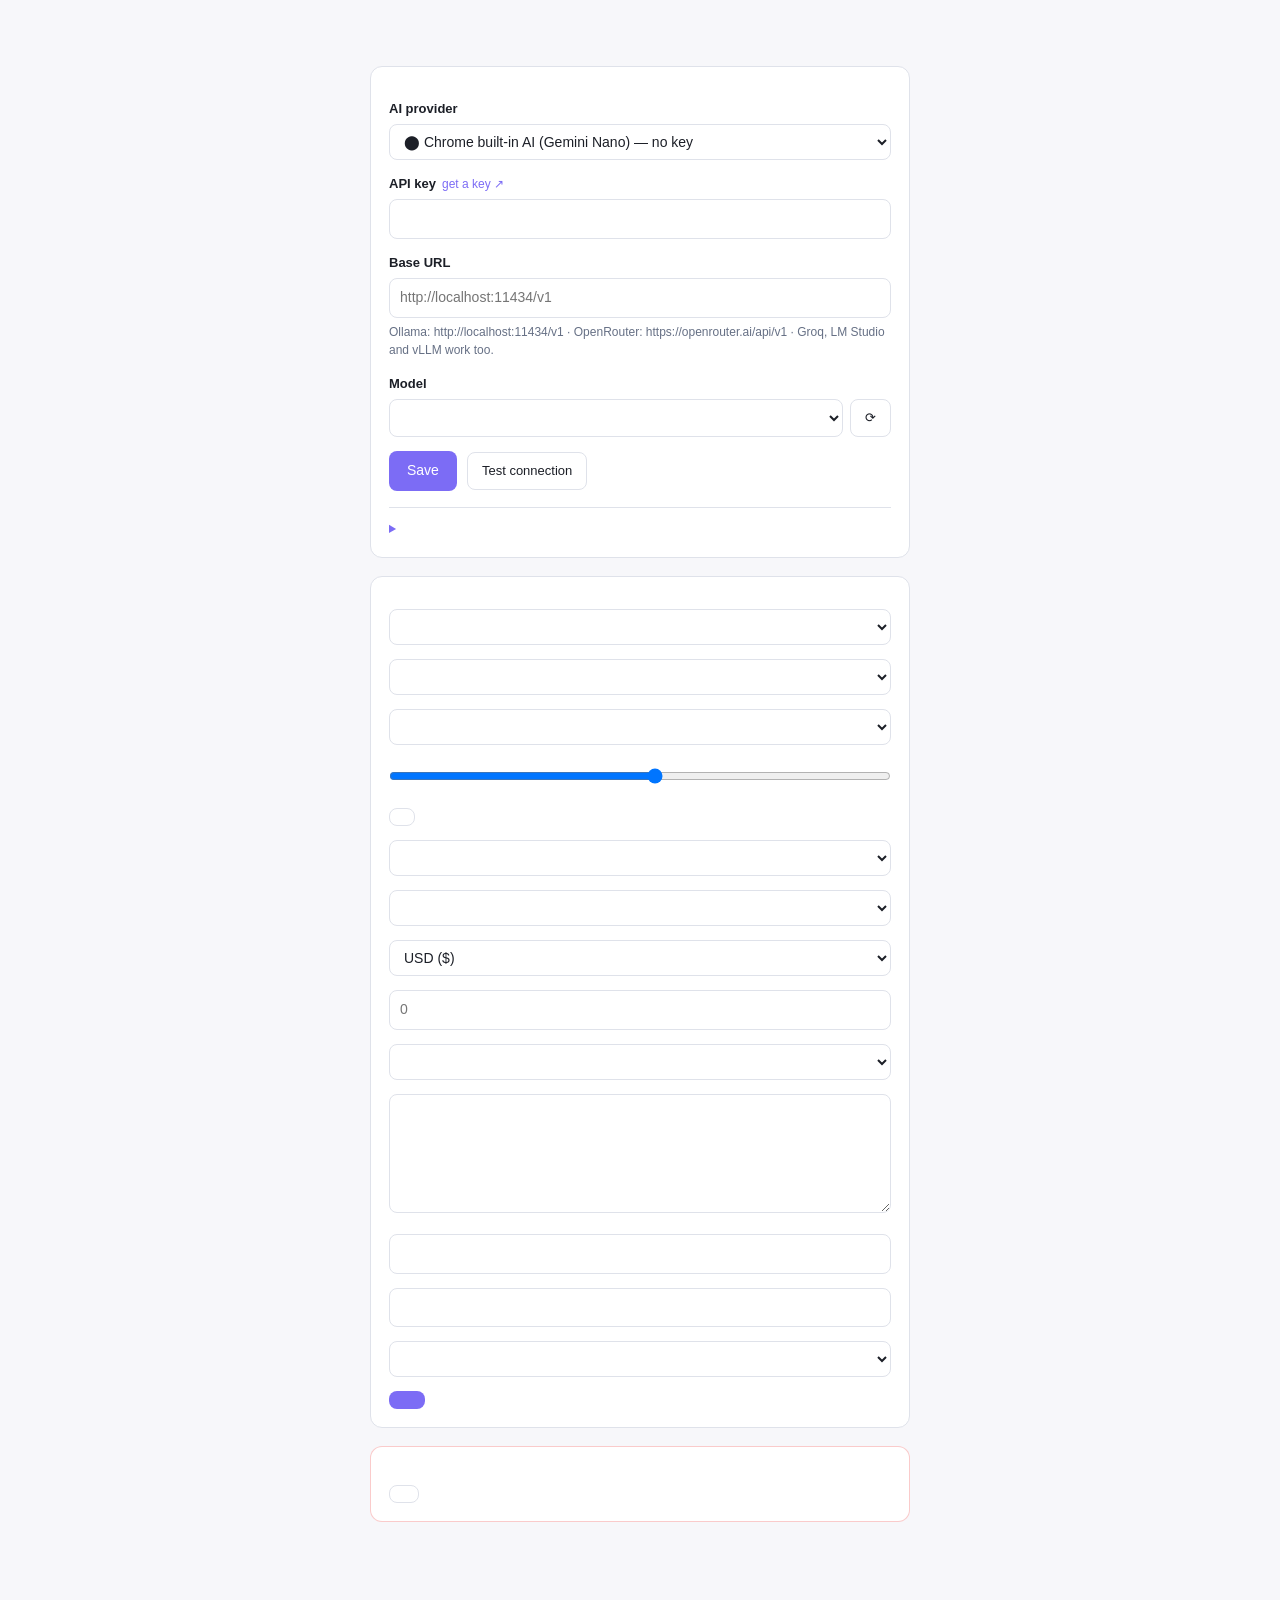
==== options/options.html @ 883af50e "v1" ====
<!DOCTYPE html>
<html lang="en">
<head>
  <meta charset="utf-8" />
  <title>OpenAgent Settings</title>
  <link rel="stylesheet" href="options.css" />
</head>
<body>
  <main>
    <header class="dash-head">
      <div class="dash-brand">
        <span class="logo" data-icon="sparkle" data-icon-size="22"></span>
        <div>
          <h1 data-i18n="options.title"></h1>
          <p class="subtitle" data-i18n="options.subtitle"></p>
        </div>
      </div>
    </header>

    <section>
      <h2><span data-icon="sliders" data-icon-size="16"></span><span data-i18n="setup.provider"></span></h2>
      <div id="setup-form"></div>
      <details class="subscription-note">
        <summary data-i18n="setup.subscriptionQ"></summary>
        <p>Anthropic subscriptions authenticate claude.ai and Claude Code only. Third-party apps — including this one — must use an <strong>API key</strong> from the Anthropic Console, which is billed separately from a Pro/Max plan. There is no supported way for an extension to spend a subscription, and any tool that claims to do so is reusing your browser session credentials in a way that risks your account.</p>
        <p>Cheapest ways to run this extension: <strong>Gemini 2.5 Flash</strong> (generous free tier), or <strong>Ollama</strong> running locally for free — pick "OpenAI-compatible" with base URL <code>http://localhost:11434/v1</code>.</p>
      </details>
    </section>

    <section>
      <h2><span data-icon="gauge" data-icon-size="16"></span><span data-i18n="options.behavior"></span></h2>

      <div class="field">
        <label for="language" data-i18n="options.language"></label>
        <select id="language"></select>
        <p class="hint" data-i18n="options.languageHint"></p>
      </div>

      <div class="field">
        <label for="speakAnswers" data-i18n="options.voice"></label>
        <select id="speakAnswers">
          <option value="off" data-i18n="options.voiceOff"></option>
          <option value="on" data-i18n="options.voiceOn"></option>
        </select>
        <p class="hint" data-i18n="options.voiceHint"></p>
      </div>

      <div class="field">
        <label for="voiceUri" data-i18n="options.voicePick"></label>
        <select id="voiceUri"></select>
      </div>

      <div class="field">
        <label for="voiceRate" data-i18n="options.voiceRate"></label>
        <input type="range" id="voiceRate" min="0.5" max="2" step="0.1" />
        <button id="voice-preview" class="ghost" data-icon="volumeOn" data-i18n-title="options.voicePreview"></button>
      </div>

      <div class="field">
        <label for="planMode" data-i18n="options.planMode"></label>
        <select id="planMode">
          <option value="auto" data-i18n="options.planAuto"></option>
          <option value="on" data-i18n="options.planOn"></option>
          <option value="off" data-i18n="options.planOff"></option>
        </select>
        <p class="hint" data-i18n="options.planHint"></p>
      </div>

      <div class="field">
        <label for="streaming" data-i18n="options.streaming"></label>
        <select id="streaming">
          <option value="on" data-i18n="options.streamingOn"></option>
          <option value="off" data-i18n="options.streamingOff"></option>
        </select>
        <p class="hint" data-i18n="options.streamingHint"></p>
      </div>

      <div class="field">
        <label for="currency" data-i18n="options.currency"></label>
        <select id="currency">
          <option value="USD">USD ($)</option>
          <option value="SAR">SAR (ريال)</option>
        </select>
      </div>

      <div class="field">
        <label for="budgetUsd" data-i18n="options.budget"></label>
        <input type="number" id="budgetUsd" min="0" step="0.05" placeholder="0" />
        <p class="hint" data-i18n="options.budgetHint"></p>
      </div>

      <div class="field">
        <label for="cdpMode" data-i18n="options.cdp"></label>
        <select id="cdpMode">
          <option value="auto" data-i18n="options.cdpAuto"></option>
          <option value="on" data-i18n="options.cdpOn"></option>
          <option value="off" data-i18n="options.cdpOff"></option>
        </select>
        <p class="hint" data-i18n="options.cdpHint"></p>
      </div>

      <div class="field">
        <label for="customInstructions" data-i18n="options.customInstructions"></label>
        <textarea id="customInstructions" rows="5" data-i18n-placeholder="options.customInstructionsPlaceholder"></textarea>
        <p class="hint" data-i18n="options.customInstructionsHint"></p>
      </div>

      <div class="field">
        <label for="maxSteps" data-i18n="options.maxSteps"></label>
        <input type="number" id="maxSteps" min="5" max="100" step="5" />
        <p class="hint" data-i18n="options.maxStepsHint"></p>
      </div>

      <div class="field">
        <label for="keepScreenshots" data-i18n="options.keepScreenshots"></label>
        <input type="number" id="keepScreenshots" min="0" max="6" />
        <p class="hint" data-i18n="options.keepScreenshotsHint"></p>
      </div>

      <div class="field">
        <label for="approvalMode" data-i18n="options.approval"></label>
        <select id="approvalMode">
          <option value="auto" data-i18n="options.approvalAuto"></option>
          <option value="ask" data-i18n="options.approvalAsk"></option>
        </select>
      </div>

      <div class="setup-actions">
        <button id="save-behavior" class="primary" data-i18n="options.saveBehavior"></button>
        <span id="behavior-status" class="setup-status"></span>
      </div>
    </section>

    <section class="danger-zone">
      <h2><span data-icon="trash" data-icon-size="16"></span><span data-i18n="options.data"></span></h2>
      <p class="hint" data-i18n="options.dataHint"></p>
      <button id="clear-all" class="ghost" data-i18n="options.eraseAll"></button>
      <span id="clear-status" class="setup-status"></span>
    </section>
  </main>
  <script type="module" src="options.js"></script>
</body>
</html>
---- options/options.css ----
:root {
  --bg: #0f1115;
  --bg-raised: #171a21;
  --bg-input: #1d212a;
  --border: #2a2f3a;
  --text: #e8eaf0;
  --text-dim: #9aa1b0;
  --accent: #7c6cf5;
  --ok: #34c98e;
  --err: #f06a6a;
}

@media (prefers-color-scheme: light) {
  :root {
    --bg: #f7f7fa;
    --bg-raised: #ffffff;
    --bg-input: #ffffff;
    --border: #dfe2ea;
    --text: #1c1f27;
    --text-dim: #667085;
  }
}

* { box-sizing: border-box; margin: 0; }

body {
  font-family: -apple-system, BlinkMacSystemFont, "Segoe UI", Roboto, sans-serif;
  background: var(--bg);
  color: var(--text);
  font-size: 14px;
  line-height: 1.55;
}

main { max-width: 580px; margin: 0 auto; padding: 36px 20px 70px; }

h1 { font-size: 20px; margin-bottom: 6px; }
.logo { color: var(--accent); }
.subtitle { color: var(--text-dim); font-size: 13px; margin-bottom: 24px; }

section {
  background: var(--bg-raised);
  border: 1px solid var(--border);
  border-radius: 12px;
  padding: 18px;
  margin-bottom: 18px;
}
section.danger-zone { border-color: rgba(240, 106, 106, 0.35); }

h2 { font-size: 15px; margin-bottom: 14px; }

/* shared with the panel's setup form (ui/setup.js builds these) */
.field { margin-bottom: 14px; }
.field label { display: block; font-weight: 550; font-size: 13px; margin-bottom: 5px; }
.field.optional label::after { content: ' (optional)'; color: var(--text-dim); font-weight: 400; }
.key-link { color: var(--accent); font-weight: 400; font-size: 12px; margin-left: 6px; text-decoration: none; }

input, select, textarea {
  width: 100%;
  background: var(--bg-input);
  border: 1px solid var(--border);
  border-radius: 8px;
  color: var(--text);
  padding: 8px 10px;
  font: inherit;
}
input:focus, select:focus, textarea:focus { outline: none; border-color: var(--accent); }
textarea { resize: vertical; line-height: 1.45; }

.model-row { display: flex; gap: 7px; }
.model-row select { flex: 1; min-width: 0; }
.model-row button { flex-shrink: 0; padding: 8px 12px; }

.hint { color: var(--text-dim); font-size: 12px; margin-top: 5px; }
.hint:empty { display: none; }
code { background: var(--bg-input); padding: 1px 5px; border-radius: 4px; font-size: 12px; }

.setup-actions { display: flex; align-items: center; gap: 10px; flex-wrap: wrap; margin-top: 8px; }
.setup-status { font-size: 12.5px; color: var(--text-dim); }
.setup-status.ok { color: var(--ok); }
.setup-status.err { color: var(--err); }

button {
  border: none;
  border-radius: 8px;
  cursor: pointer;
  font: inherit;
  padding: 9px 18px;
  color: #fff;
}
button.primary { background: var(--accent); }
button.ghost { background: none; border: 1px solid var(--border); color: var(--text); padding: 8px 14px; font-size: 13px; }
button:hover:not(:disabled) { filter: brightness(1.1); }
button.ghost:hover { border-color: var(--err); color: var(--err); filter: none; }
button:disabled { opacity: 0.45; cursor: default; }

.subscription-note { margin-top: 16px; border-top: 1px solid var(--border); padding-top: 12px; font-size: 12.5px; color: var(--text-dim); }
.subscription-note summary { cursor: pointer; color: var(--accent); }
.subscription-note p { margin-top: 8px; }

.hidden { display: none !important; }

/* ------------------------------------------------------------------- RTL */
[dir="rtl"] code,
[dir="rtl"] pre { direction: ltr; display: inline-block; text-align: left; }
[dir="rtl"] .hint { text-align: start; }

/* --------------------------------------------------------------- dashboard */
.icon { display: block; flex-shrink: 0; }
.dash-head { margin-bottom: 26px; }
.dash-brand { display: flex; gap: 13px; align-items: flex-start; }
.dash-brand .logo { color: var(--accent); margin-top: 3px; }
.dash-brand h1 { margin-bottom: 4px; }
.dash-brand .subtitle { margin-bottom: 0; }
h2 { display: flex; align-items: center; gap: 8px; }
h2 [data-icon] { color: var(--accent); display: flex; }
#voice-preview { display: inline-flex; align-items: center; justify-content: center; padding: 8px 12px; margin-top: 8px; }
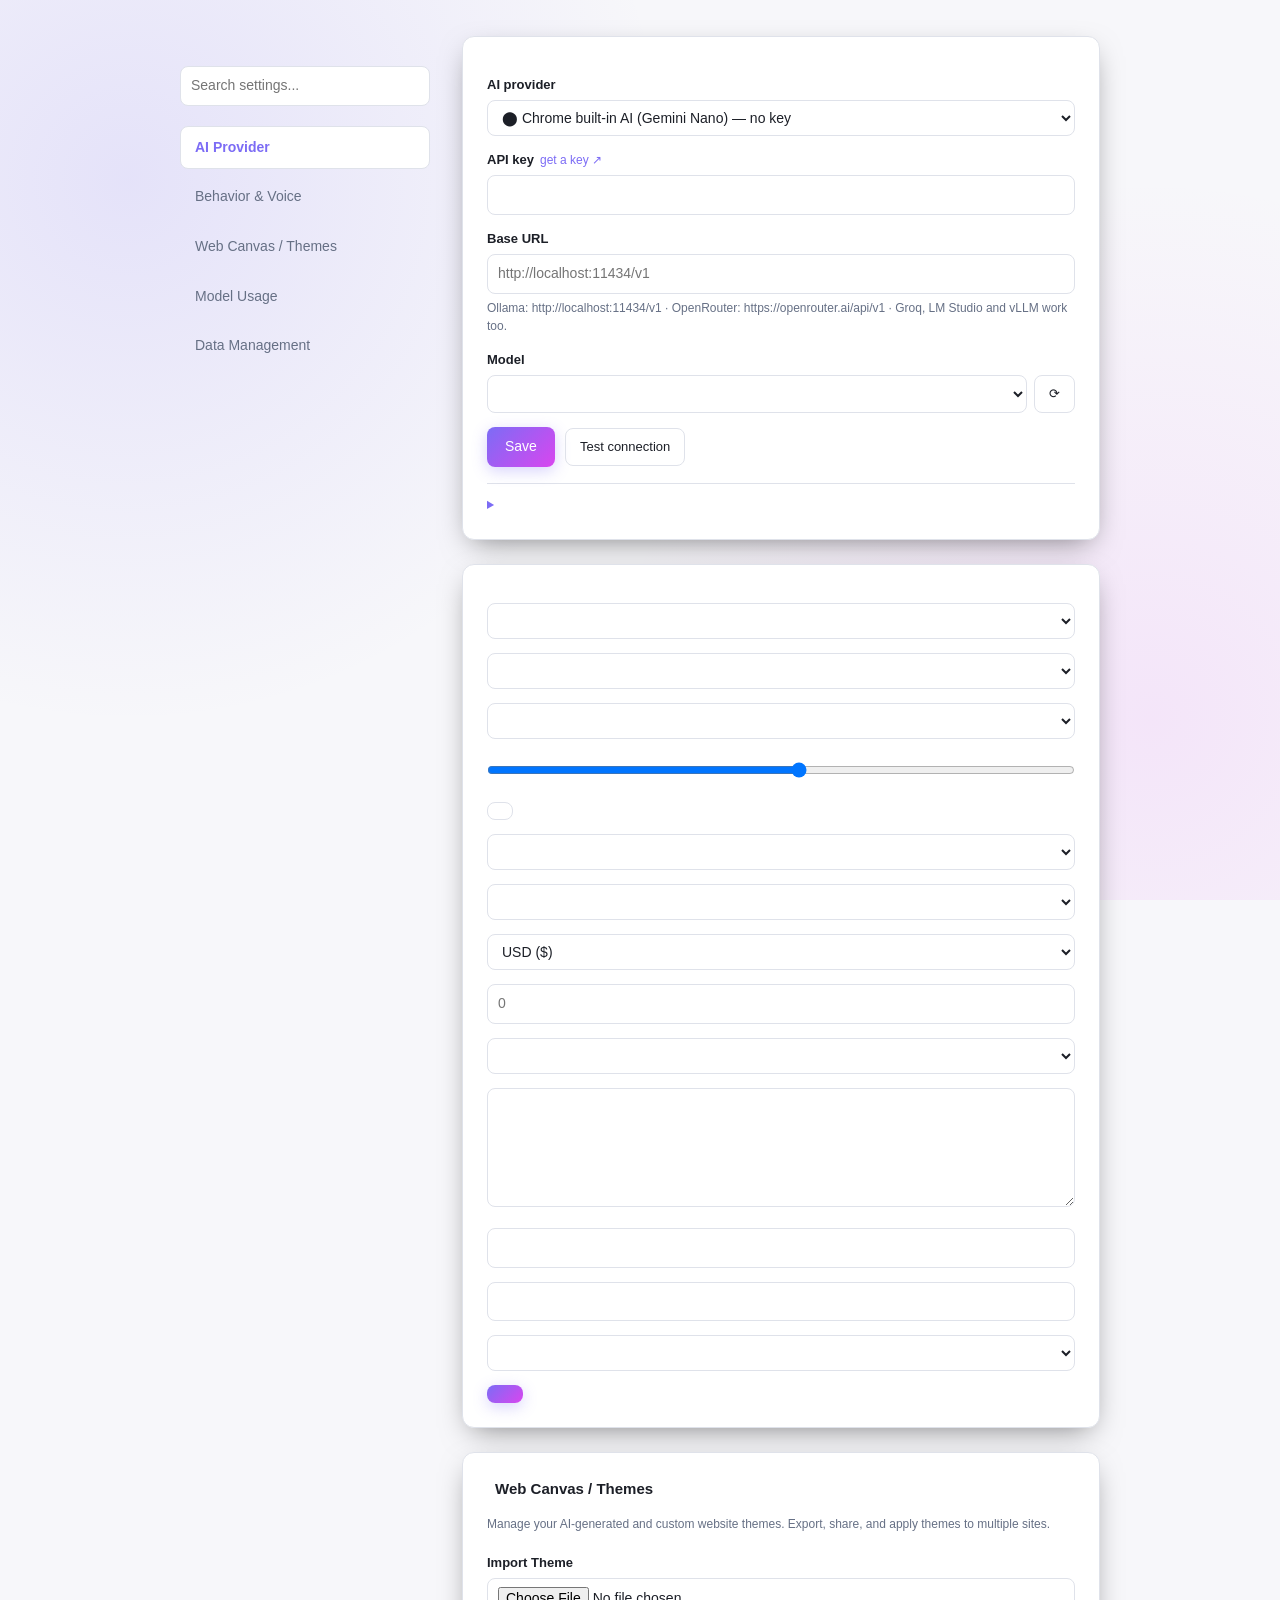
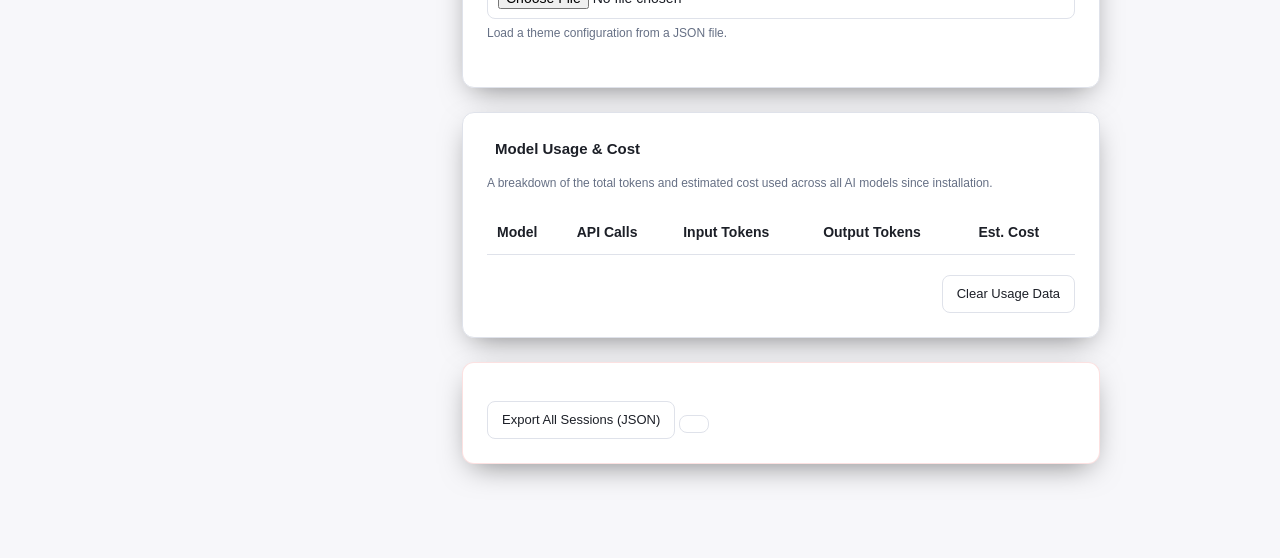
==== commit 3ef22926: "v1" ====
--- a/options/options.html
+++ b/options/options.html
@@ -6,137 +6,229 @@
   <link rel="stylesheet" href="options.css" />
 </head>
 <body>
-  <main>
-    <header class="dash-head">
-      <div class="dash-brand">
-        <span class="logo" data-icon="sparkle" data-icon-size="22"></span>
-        <div>
-          <h1 data-i18n="options.title"></h1>
-          <p class="subtitle" data-i18n="options.subtitle"></p>
-        </div>
+  <main class="dash-layout">
+    <aside class="dash-sidebar">
+      <header class="dash-head">
+        <div class="dash-brand">
+          <span class="logo" data-icon="sparkle" data-icon-size="22"></span>
+          <div>
+            <h1 data-i18n="options.title"></h1>
+            <p class="subtitle" data-i18n="options.subtitle"></p>
+          </div>
+        </div>
+      </header>
+      
+      <div class="search-box">
+        <input type="text" id="dash-search" placeholder="Search settings..." />
       </div>
-    </header>
-
-    <section>
-      <h2><span data-icon="sliders" data-icon-size="16"></span><span data-i18n="setup.provider"></span></h2>
-      <div id="setup-form"></div>
-      <details class="subscription-note">
-        <summary data-i18n="setup.subscriptionQ"></summary>
-        <p>Anthropic subscriptions authenticate claude.ai and Claude Code only. Third-party apps — including this one — must use an <strong>API key</strong> from the Anthropic Console, which is billed separately from a Pro/Max plan. There is no supported way for an extension to spend a subscription, and any tool that claims to do so is reusing your browser session credentials in a way that risks your account.</p>
-        <p>Cheapest ways to run this extension: <strong>Gemini 2.5 Flash</strong> (generous free tier), or <strong>Ollama</strong> running locally for free — pick "OpenAI-compatible" with base URL <code>http://localhost:11434/v1</code>.</p>
-      </details>
-    </section>
-
-    <section>
-      <h2><span data-icon="gauge" data-icon-size="16"></span><span data-i18n="options.behavior"></span></h2>
-
-      <div class="field">
-        <label for="language" data-i18n="options.language"></label>
-        <select id="language"></select>
-        <p class="hint" data-i18n="options.languageHint"></p>
-      </div>
-
-      <div class="field">
-        <label for="speakAnswers" data-i18n="options.voice"></label>
-        <select id="speakAnswers">
-          <option value="off" data-i18n="options.voiceOff"></option>
-          <option value="on" data-i18n="options.voiceOn"></option>
-        </select>
-        <p class="hint" data-i18n="options.voiceHint"></p>
-      </div>
-
-      <div class="field">
-        <label for="voiceUri" data-i18n="options.voicePick"></label>
-        <select id="voiceUri"></select>
-      </div>
-
-      <div class="field">
-        <label for="voiceRate" data-i18n="options.voiceRate"></label>
-        <input type="range" id="voiceRate" min="0.5" max="2" step="0.1" />
-        <button id="voice-preview" class="ghost" data-icon="volumeOn" data-i18n-title="options.voicePreview"></button>
-      </div>
-
-      <div class="field">
-        <label for="planMode" data-i18n="options.planMode"></label>
-        <select id="planMode">
-          <option value="auto" data-i18n="options.planAuto"></option>
-          <option value="on" data-i18n="options.planOn"></option>
-          <option value="off" data-i18n="options.planOff"></option>
-        </select>
-        <p class="hint" data-i18n="options.planHint"></p>
-      </div>
-
-      <div class="field">
-        <label for="streaming" data-i18n="options.streaming"></label>
-        <select id="streaming">
-          <option value="on" data-i18n="options.streamingOn"></option>
-          <option value="off" data-i18n="options.streamingOff"></option>
-        </select>
-        <p class="hint" data-i18n="options.streamingHint"></p>
-      </div>
-
-      <div class="field">
-        <label for="currency" data-i18n="options.currency"></label>
-        <select id="currency">
-          <option value="USD">USD ($)</option>
-          <option value="SAR">SAR (ريال)</option>
-        </select>
-      </div>
-
-      <div class="field">
-        <label for="budgetUsd" data-i18n="options.budget"></label>
-        <input type="number" id="budgetUsd" min="0" step="0.05" placeholder="0" />
-        <p class="hint" data-i18n="options.budgetHint"></p>
-      </div>
-
-      <div class="field">
-        <label for="cdpMode" data-i18n="options.cdp"></label>
-        <select id="cdpMode">
-          <option value="auto" data-i18n="options.cdpAuto"></option>
-          <option value="on" data-i18n="options.cdpOn"></option>
-          <option value="off" data-i18n="options.cdpOff"></option>
-        </select>
-        <p class="hint" data-i18n="options.cdpHint"></p>
-      </div>
-
-      <div class="field">
-        <label for="customInstructions" data-i18n="options.customInstructions"></label>
-        <textarea id="customInstructions" rows="5" data-i18n-placeholder="options.customInstructionsPlaceholder"></textarea>
-        <p class="hint" data-i18n="options.customInstructionsHint"></p>
-      </div>
-
-      <div class="field">
-        <label for="maxSteps" data-i18n="options.maxSteps"></label>
-        <input type="number" id="maxSteps" min="5" max="100" step="5" />
-        <p class="hint" data-i18n="options.maxStepsHint"></p>
-      </div>
-
-      <div class="field">
-        <label for="keepScreenshots" data-i18n="options.keepScreenshots"></label>
-        <input type="number" id="keepScreenshots" min="0" max="6" />
-        <p class="hint" data-i18n="options.keepScreenshotsHint"></p>
-      </div>
-
-      <div class="field">
-        <label for="approvalMode" data-i18n="options.approval"></label>
-        <select id="approvalMode">
-          <option value="auto" data-i18n="options.approvalAuto"></option>
-          <option value="ask" data-i18n="options.approvalAsk"></option>
-        </select>
-      </div>
-
-      <div class="setup-actions">
-        <button id="save-behavior" class="primary" data-i18n="options.saveBehavior"></button>
-        <span id="behavior-status" class="setup-status"></span>
-      </div>
-    </section>
-
-    <section class="danger-zone">
-      <h2><span data-icon="trash" data-icon-size="16"></span><span data-i18n="options.data"></span></h2>
-      <p class="hint" data-i18n="options.dataHint"></p>
-      <button id="clear-all" class="ghost" data-i18n="options.eraseAll"></button>
-      <span id="clear-status" class="setup-status"></span>
-    </section>
+      
+      <nav id="dash-nav">
+        <button data-target="setup-section" class="active">AI Provider</button>
+        <button data-target="behavior-section">Behavior & Voice</button>
+        <button data-target="canvas-section">Web Canvas / Themes</button>
+        <button data-target="usage-section">Model Usage</button>
+        <button data-target="data-section">Data Management</button>
+      </nav>
+    </aside>
+
+    <div class="dash-content">
+      <section id="setup-section">
+        <h2><span data-icon="sliders" data-icon-size="16"></span><span data-i18n="setup.provider"></span></h2>
+        <div id="setup-form"></div>
+        <details class="subscription-note">
+          <summary data-i18n="setup.subscriptionQ"></summary>
+          <p>Anthropic subscriptions authenticate claude.ai and Claude Code only. Third-party apps — including this one — must use an <strong>API key</strong> from the Anthropic Console, which is billed separately from a Pro/Max plan. There is no supported way for an extension to spend a subscription, and any tool that claims to do so is reusing your browser session credentials in a way that risks your account.</p>
+          <p>Cheapest ways to run this extension: <strong>Gemini 2.5 Flash</strong> (generous free tier), or <strong>Ollama</strong> running locally for free — pick "OpenAI-compatible" with base URL <code>http://localhost:11434/v1</code>.</p>
+        </details>
+      </section>
+
+      <section id="behavior-section">
+        <h2><span data-icon="gauge" data-icon-size="16"></span><span data-i18n="options.behavior"></span></h2>
+
+        <div class="field">
+          <label for="language" data-i18n="options.language"></label>
+          <select id="language"></select>
+          <p class="hint" data-i18n="options.languageHint"></p>
+        </div>
+
+        <div class="field">
+          <label for="speakAnswers" data-i18n="options.voice"></label>
+          <select id="speakAnswers">
+            <option value="off" data-i18n="options.voiceOff"></option>
+            <option value="on" data-i18n="options.voiceOn"></option>
+          </select>
+          <p class="hint" data-i18n="options.voiceHint"></p>
+        </div>
+
+        <div class="field">
+          <label for="voiceUri" data-i18n="options.voicePick"></label>
+          <select id="voiceUri"></select>
+        </div>
+
+        <div class="field">
+          <label for="voiceRate" data-i18n="options.voiceRate"></label>
+          <input type="range" id="voiceRate" min="0.5" max="2" step="0.1" />
+          <button id="voice-preview" class="ghost" data-icon="volumeOn" data-i18n-title="options.voicePreview"></button>
+        </div>
+
+        <div class="field">
+          <label for="planMode" data-i18n="options.planMode"></label>
+          <select id="planMode">
+            <option value="auto" data-i18n="options.planAuto"></option>
+            <option value="on" data-i18n="options.planOn"></option>
+            <option value="off" data-i18n="options.planOff"></option>
+          </select>
+          <p class="hint" data-i18n="options.planHint"></p>
+        </div>
+
+        <div class="field">
+          <label for="streaming" data-i18n="options.streaming"></label>
+          <select id="streaming">
+            <option value="on" data-i18n="options.streamingOn"></option>
+            <option value="off" data-i18n="options.streamingOff"></option>
+          </select>
+          <p class="hint" data-i18n="options.streamingHint"></p>
+        </div>
+
+        <div class="field">
+          <label for="currency" data-i18n="options.currency"></label>
+          <select id="currency">
+            <option value="USD">USD ($)</option>
+            <option value="SAR">SAR (ريال)</option>
+          </select>
+        </div>
+
+        <div class="field">
+          <label for="budgetUsd" data-i18n="options.budget"></label>
+          <input type="number" id="budgetUsd" min="0" step="0.05" placeholder="0" />
+          <p class="hint" data-i18n="options.budgetHint"></p>
+        </div>
+
+        <div class="field">
+          <label for="cdpMode" data-i18n="options.cdp"></label>
+          <select id="cdpMode">
+            <option value="auto" data-i18n="options.cdpAuto"></option>
+            <option value="on" data-i18n="options.cdpOn"></option>
+            <option value="off" data-i18n="options.cdpOff"></option>
+          </select>
+          <p class="hint" data-i18n="options.cdpHint"></p>
+        </div>
+
+        <div class="field">
+          <label for="customInstructions" data-i18n="options.customInstructions"></label>
+          <textarea id="customInstructions" rows="5" data-i18n-placeholder="options.customInstructionsPlaceholder"></textarea>
+          <p class="hint" data-i18n="options.customInstructionsHint"></p>
+        </div>
+
+        <div class="field">
+          <label for="maxSteps" data-i18n="options.maxSteps"></label>
+          <input type="number" id="maxSteps" min="5" max="100" step="5" />
+          <p class="hint" data-i18n="options.maxStepsHint"></p>
+        </div>
+
+        <div class="field">
+          <label for="keepScreenshots" data-i18n="options.keepScreenshots"></label>
+          <input type="number" id="keepScreenshots" min="0" max="6" />
+          <p class="hint" data-i18n="options.keepScreenshotsHint"></p>
+        </div>
+
+        <div class="field">
+          <label for="approvalMode" data-i18n="options.approval"></label>
+          <select id="approvalMode">
+            <option value="auto" data-i18n="options.approvalAuto"></option>
+            <option value="ask" data-i18n="options.approvalAsk"></option>
+          </select>
+        </div>
+
+        <div class="setup-actions">
+          <button id="save-behavior" class="primary" data-i18n="options.saveBehavior"></button>
+          <span id="behavior-status" class="setup-status"></span>
+        </div>
+      </section>
+
+      <section id="canvas-section">
+        <h2><span data-icon="sparkle" data-icon-size="16"></span>Web Canvas / Themes</h2>
+        <p class="hint">Manage your AI-generated and custom website themes. Export, share, and apply themes to multiple sites.</p>
+        
+        <div class="field" style="margin-top:20px;">
+          <label>Import Theme</label>
+          <input type="file" id="theme-import" accept=".json" />
+          <p class="hint">Load a theme configuration from a JSON file.</p>
+        </div>
+
+        <div id="theme-list" style="margin-top:20px; display:flex; flex-direction:column; gap:10px;">
+          <!-- Dynamically populated with domains -->
+        </div>
+
+        <div id="theme-editor" class="hidden" style="margin-top:20px; padding:15px; background:var(--bg-elevated); border:1px solid var(--border); border-radius:8px;">
+          <h3 id="theme-editor-title">Edit Theme</h3>
+          <div class="field">
+            <label>Target Domains (comma separated)</label>
+            <input type="text" id="theme-domains" placeholder="example.com, anothersite.com" />
+          </div>
+          <div class="field">
+            <label>Background Color</label>
+            <input type="color" id="theme-bg" />
+            <button id="clear-theme-bg" class="ghost small">Clear</button>
+          </div>
+          <div class="field">
+            <label>Text Color</label>
+            <input type="color" id="theme-color" />
+            <button id="clear-theme-color" class="ghost small">Clear</button>
+          </div>
+          <div class="field">
+            <label>Font Family</label>
+            <input type="text" id="theme-font" placeholder="e.g. Arial, Inter" />
+          </div>
+          <div class="field">
+            <label>Hidden Elements (comma separated CSS selectors)</label>
+            <textarea id="theme-hidden" rows="2" placeholder=".ads, #cookie-banner"></textarea>
+          </div>
+          <div class="field">
+            <label>Custom CSS</label>
+            <textarea id="theme-css" rows="4" placeholder="body { ... }"></textarea>
+          </div>
+          <div class="setup-actions">
+            <button id="save-theme" class="primary">Save Theme</button>
+            <button id="export-theme" class="ghost">Export JSON</button>
+            <button id="delete-theme" class="danger">Delete</button>
+            <span id="theme-status" class="setup-status"></span>
+          </div>
+        </div>
+      </section>
+
+      <section id="usage-section">
+        <h2><span data-icon="bar-chart-2" data-icon-size="16"></span>Model Usage & Cost</h2>
+        <p class="hint">A breakdown of the total tokens and estimated cost used across all AI models since installation.</p>
+        
+        <table style="width:100%; text-align:left; border-collapse:collapse; margin-top:20px; font-size:14px;">
+          <thead>
+            <tr style="border-bottom: 1px solid var(--border);">
+              <th style="padding: 10px;">Model</th>
+              <th style="padding: 10px;">API Calls</th>
+              <th style="padding: 10px;">Input Tokens</th>
+              <th style="padding: 10px;">Output Tokens</th>
+              <th style="padding: 10px;">Est. Cost</th>
+            </tr>
+          </thead>
+          <tbody id="usage-tbody">
+            <!-- Usage rows injected here -->
+          </tbody>
+        </table>
+        
+        <div style="margin-top: 20px; text-align: right;">
+          <button id="clear-usage-btn" class="danger ghost">Clear Usage Data</button>
+        </div>
+      </section>
+
+      <section id="data-section" class="danger-zone">
+        <h2><span data-icon="trash" data-icon-size="16"></span><span data-i18n="options.data"></span></h2>
+        <p class="hint" data-i18n="options.dataHint"></p>
+        <button id="export-all" class="ghost" data-i18n="options.exportAll">Export All Sessions (JSON)</button>
+        <button id="clear-all" class="ghost" data-i18n="options.eraseAll"></button>
+        <span id="clear-status" class="setup-status"></span>
+      </section>
+    </div>
   </main>
   <script type="module" src="options.js"></script>
 </body>
--- a/options/options.css
+++ b/options/options.css
@@ -1,11 +1,12 @@
 :root {
-  --bg: #0f1115;
-  --bg-raised: #171a21;
-  --bg-input: #1d212a;
-  --border: #2a2f3a;
-  --text: #e8eaf0;
-  --text-dim: #9aa1b0;
+  --bg: #09090b;
+  --bg-raised: rgba(24, 24, 27, 0.6);
+  --bg-input: rgba(0, 0, 0, 0.2);
+  --border: rgba(255, 255, 255, 0.08);
+  --text: #f8fafc;
+  --text-dim: #94a3b8;
   --accent: #7c6cf5;
+  --accent-gradient: linear-gradient(135deg, #7c6cf5, #d946ef);
   --ok: #34c98e;
   --err: #f06a6a;
 }
@@ -24,14 +25,65 @@
 * { box-sizing: border-box; margin: 0; }
 
 body {
-  font-family: -apple-system, BlinkMacSystemFont, "Segoe UI", Roboto, sans-serif;
-  background: var(--bg);
+  font-family: 'Inter', -apple-system, BlinkMacSystemFont, "Segoe UI", Roboto, sans-serif;
+  background: radial-gradient(circle at 10% 20%, rgba(124, 108, 245, 0.15) 0%, transparent 40%),
+              radial-gradient(circle at 90% 80%, rgba(217, 70, 239, 0.1) 0%, transparent 40%),
+              var(--bg);
+  background-attachment: fixed;
   color: var(--text);
   font-size: 14px;
   line-height: 1.55;
 }
 
-main { max-width: 580px; margin: 0 auto; padding: 36px 20px 70px; }
+main.dash-layout {
+  display: flex;
+  max-width: 960px;
+  margin: 0 auto;
+  padding: 36px 20px 70px;
+  gap: 32px;
+}
+
+.dash-sidebar {
+  width: 250px;
+  flex-shrink: 0;
+}
+
+.dash-content {
+  flex: 1;
+  min-width: 0;
+}
+
+.search-box {
+  margin: 20px 0;
+}
+
+#dash-nav {
+  display: flex;
+  flex-direction: column;
+  gap: 6px;
+}
+
+#dash-nav button {
+  background: transparent;
+  color: var(--text-dim);
+  text-align: left;
+  border: 1px solid transparent;
+  padding: 10px 14px;
+  border-radius: 8px;
+  font-size: 14px;
+}
+
+#dash-nav button:hover {
+  background: var(--bg-raised);
+  color: var(--text);
+}
+
+#dash-nav button.active {
+  background: var(--bg-raised);
+  color: var(--accent);
+  font-weight: bold;
+  border: 1px solid var(--border);
+}
 
 h1 { font-size: 20px; margin-bottom: 6px; }
 .logo { color: var(--accent); }
@@ -39,12 +91,19 @@
 
 section {
   background: var(--bg-raised);
+  backdrop-filter: blur(16px);
+  -webkit-backdrop-filter: blur(16px);
   border: 1px solid var(--border);
+  box-shadow: 0 10px 30px -10px rgba(0,0,0,0.5);
   border-radius: 12px;
-  padding: 18px;
-  margin-bottom: 18px;
+  padding: 24px;
+  margin-bottom: 24px;
+  transition: transform 0.3s ease, border-color 0.3s ease;
 }
-section.danger-zone { border-color: rgba(240, 106, 106, 0.35); }
+section:hover {
+  border-color: rgba(124, 108, 245, 0.3);
+}
+section.danger-zone { border-color: rgba(240, 106, 106, 0.2); }
 
 h2 { font-size: 15px; margin-bottom: 14px; }
 
@@ -86,12 +145,13 @@
   font: inherit;
   padding: 9px 18px;
   color: #fff;
+  transition: all 0.2s;
 }
-button.primary { background: var(--accent); }
-button.ghost { background: none; border: 1px solid var(--border); color: var(--text); padding: 8px 14px; font-size: 13px; }
-button:hover:not(:disabled) { filter: brightness(1.1); }
-button.ghost:hover { border-color: var(--err); color: var(--err); filter: none; }
-button:disabled { opacity: 0.45; cursor: default; }
+button.primary { background: var(--accent-gradient); box-shadow: 0 4px 15px rgba(124, 108, 245, 0.3); }
+button.ghost { background: rgba(255,255,255,0.05); border: 1px solid var(--border); color: var(--text); padding: 8px 14px; font-size: 13px; }
+button:hover:not(:disabled) { transform: translateY(-1px); filter: brightness(1.1); }
+button.ghost:hover { border-color: rgba(255,255,255,0.2); background: rgba(255,255,255,0.1); filter: none; }
+button:disabled { opacity: 0.45; cursor: default; transform: none; }
 
 .subscription-note { margin-top: 16px; border-top: 1px solid var(--border); padding-top: 12px; font-size: 12.5px; color: var(--text-dim); }
 .subscription-note summary { cursor: pointer; color: var(--accent); }
